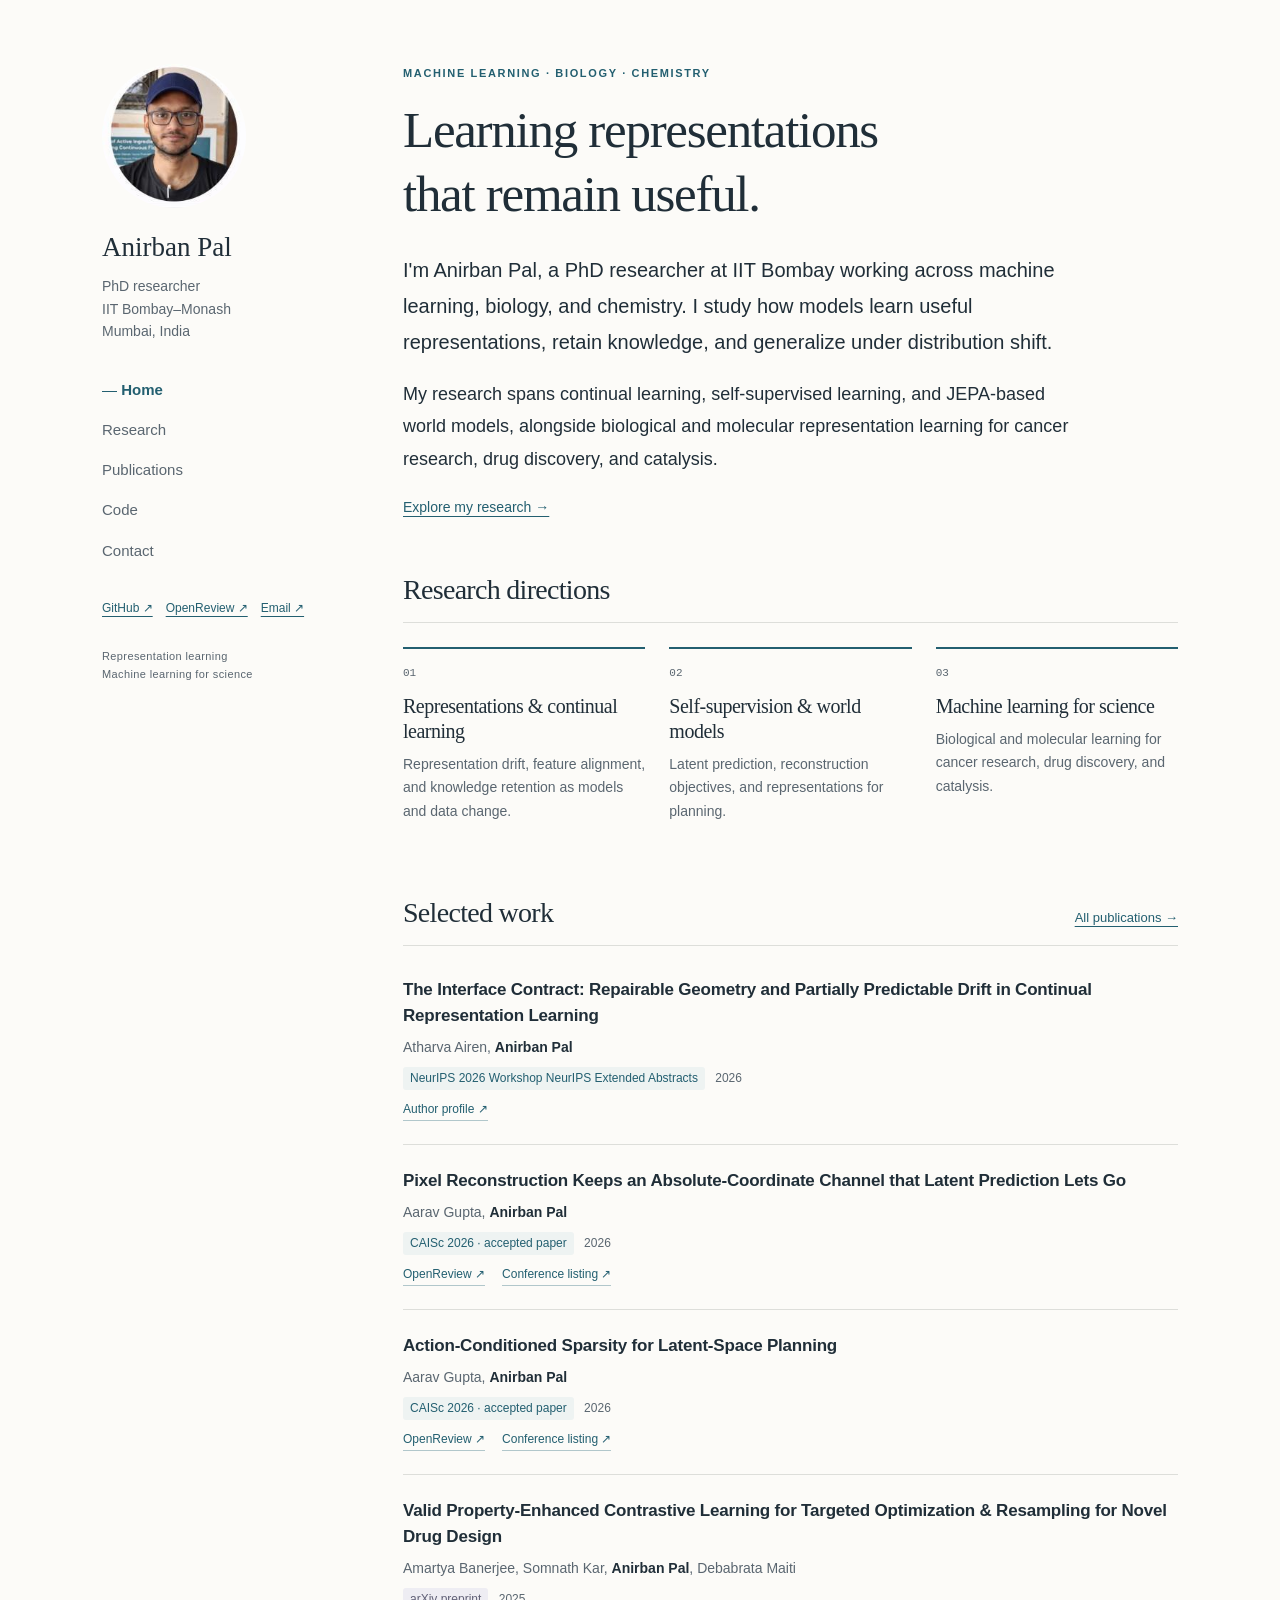
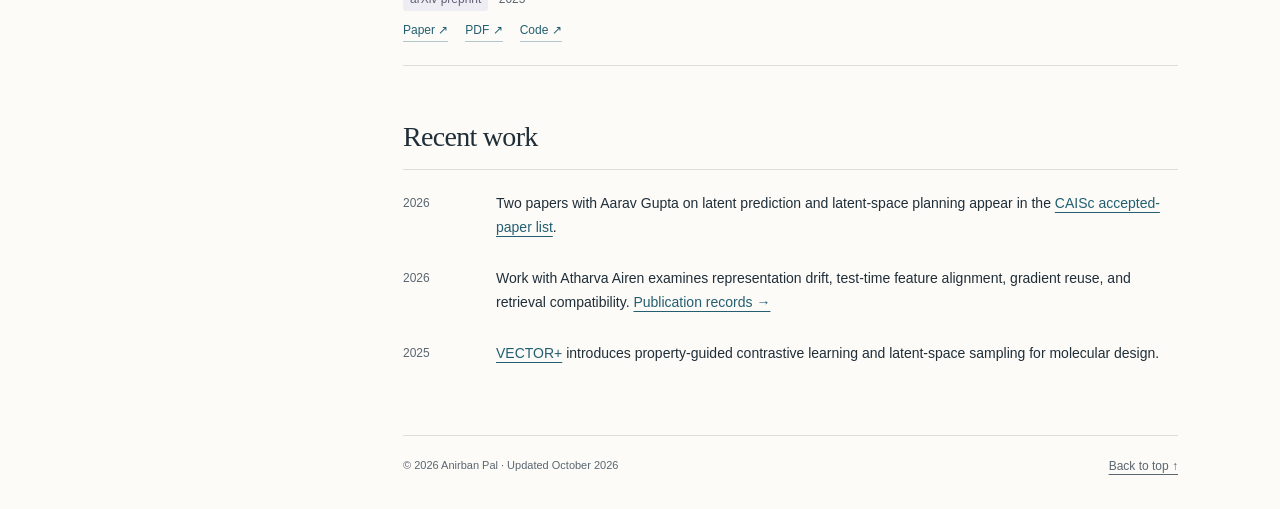
==== index.html @ ff338a14 "Create academic website with research, publications, and public code" ====
<!doctype html>
<html lang="en"><head><meta charset="utf-8"><meta name="viewport" content="width=device-width, initial-scale=1">
<title>Home · Anirban Pal</title><meta name="description" content="Anirban Pal, PhD researcher at IIT Bombay–Monash. Representation and continual learning, self-supervised world models, and machine learning for biology, drug discovery, and catalysis.">
<link rel="canonical" href="https://alphago1234.github.io/"><link rel="icon" href="assets/favicon.svg" type="image/svg+xml">
<meta property="og:type" content="website"><meta property="og:title" content="Home · Anirban Pal">
<meta property="og:description" content="Anirban Pal, PhD researcher at IIT Bombay–Monash. Representation and continual learning, self-supervised world models, and machine learning for biology, drug discovery, and catalysis."><meta property="og:url" content="https://alphago1234.github.io/">
<meta property="og:image" content="https://alphago1234.github.io/assets/portrait.png"><meta name="theme-color" content="#fcfbf8">
<link rel="stylesheet" href="assets/style.css"><script src="assets/site.js" defer></script>
<script type="application/ld+json">{"@context": "https://schema.org", "@type": "Person", "name": "Anirban Pal", "url": "https://alphago1234.github.io", "jobTitle": "PhD researcher", "image": "https://alphago1234.github.io/assets/portrait.png", "sameAs": ["https://github.com/alphago1234", "https://openreview.net/profile?id=~Anirban_Pal2", "https://www.linkedin.com/in/anirban-pal-26049a2a6/"], "knowsAbout": ["Representation learning", "Continual learning", "Self-supervised learning", "Machine learning for biology", "Molecular design", "Catalysis"]}</script></head>
<body id="top"><a class="skip" href="#main">Skip to content</a><div class="layout">
<aside class="sidebar" aria-label="Profile and site navigation">
  <img class="portrait" src="assets/portrait.png" alt="Anirban Pal" width="144" height="144">
  <a class="identity" href="index.html">Anirban Pal</a>
  <p class="affiliation">PhD researcher<br>IIT Bombay–Monash<br>Mumbai, India</p>
  <nav class="nav" aria-label="Main navigation"><a href="index.html" aria-current="page">Home</a><a href="research.html">Research</a><a href="publications.html">Publications</a><a href="code.html">Code</a><a href="contact.html">Contact</a></nav>
  <div class="socials"><a href="https://github.com/alphago1234">GitHub ↗</a><a href="https://openreview.net/profile?id=~Anirban_Pal2">OpenReview ↗</a><a href="mailto:anirban.nayan@gmail.com">Email ↗</a></div>
  <p class="sidebar-note">Representation learning<br>Machine learning for science</p>
</aside>
<main id="main"><p class="eyebrow">Machine learning · Biology · Chemistry</p>
<h1>Learning representations<br>that remain useful.</h1>
<div class="intro"><p>I&#x27;m Anirban Pal, a PhD researcher at IIT Bombay working across machine learning, biology, and chemistry. I study how models learn useful representations, retain knowledge, and generalize under distribution shift.</p><p>My research spans continual learning, self-supervised learning, and JEPA-based world models, alongside biological and molecular representation learning for cancer research, drug discovery, and catalysis.</p></div>
<p class="home-cta"><a href="research.html">Explore my research →</a></p>
<section class="section" aria-labelledby="directions"><div class="section-head"><h2 id="directions">Research directions</h2></div>
<div class="themes">
<article class="theme"><span class="number">01</span><h3>Representations &amp; continual learning</h3><p>Representation drift, feature alignment, and knowledge retention as models and data change.</p></article>
<article class="theme"><span class="number">02</span><h3>Self-supervision &amp; world models</h3><p>Latent prediction, reconstruction objectives, and representations for planning.</p></article>
<article class="theme"><span class="number">03</span><h3>Machine learning for science</h3><p>Biological and molecular learning for cancer research, drug discovery, and catalysis.</p></article>
</div></section>
<section class="section" aria-labelledby="selected"><div class="section-head"><h2 id="selected">Selected work</h2><a href="publications.html">All publications →</a></div><article class="pub" id="repairable-geometry" data-publication data-category="accepted">
      <h3>The Interface Contract: Repairable Geometry and Partially Predictable Drift in Continual Representation Learning</h3><p class="authors">Atharva Airen, <strong>Anirban Pal</strong></p>
      <div class="pub-meta"><span class="status accepted">NeurIPS 2026 Workshop NeurIPS Extended Abstracts</span> 2026</div>
      <div class="pub-links"><a href="https://openreview.net/profile?id=~Anirban_Pal2">Author profile ↗</a></div></article><article class="pub" id="pixel-reconstruction" data-publication data-category="accepted">
      <h3><a href="https://openreview.net/forum?id=PMjBo6Ii83">Pixel Reconstruction Keeps an Absolute-Coordinate Channel that Latent Prediction Lets Go</a></h3><p class="authors">Aarav Gupta, <strong>Anirban Pal</strong></p>
      <div class="pub-meta"><span class="status accepted">CAISc 2026 · accepted paper</span> 2026</div>
      <div class="pub-links"><a href="https://openreview.net/forum?id=PMjBo6Ii83">OpenReview ↗</a> <a href="https://caisc2026.github.io/accepted_papers.html">Conference listing ↗</a></div></article><article class="pub" id="latent-planning" data-publication data-category="accepted">
      <h3><a href="https://openreview.net/forum?id=ieS8kpFAuG">Action-Conditioned Sparsity for Latent-Space Planning</a></h3><p class="authors">Aarav Gupta, <strong>Anirban Pal</strong></p>
      <div class="pub-meta"><span class="status accepted">CAISc 2026 · accepted paper</span> 2026</div>
      <div class="pub-links"><a href="https://openreview.net/forum?id=ieS8kpFAuG">OpenReview ↗</a> <a href="https://caisc2026.github.io/accepted_papers.html">Conference listing ↗</a></div></article><article class="pub" id="vector-plus" data-publication data-category="preprint">
      <h3><a href="https://arxiv.org/abs/2509.00684">Valid Property-Enhanced Contrastive Learning for Targeted Optimization &amp; Resampling for Novel Drug Design</a></h3><p class="authors">Amartya Banerjee, Somnath Kar, <strong>Anirban Pal</strong>, Debabrata Maiti</p>
      <div class="pub-meta"><span class="status preprint">arXiv preprint</span> 2025</div>
      <div class="pub-links"><a href="https://arxiv.org/abs/2509.00684">Paper ↗</a> <a href="https://arxiv.org/pdf/2509.00684">PDF ↗</a> <a href="https://github.com/amartya21/vector-drug-design">Code ↗</a></div></article></section><section class="section" aria-labelledby="news"><div class="section-head"><h2 id="news">Recent work</h2></div>
<ul class="news"><li><time>2026</time><span>Two papers with Aarav Gupta on latent prediction and latent-space planning appear in the <a href="https://caisc2026.github.io/accepted_papers.html">CAISc accepted-paper list</a>.</span></li>
<li><time>2026</time><span>Work with Atharva Airen examines representation drift, test-time feature alignment, gradient reuse, and retrieval compatibility. <a href="publications.html">Publication records →</a></span></li>
<li><time>2025</time><span><a href="https://arxiv.org/abs/2509.00684">VECTOR+</a> introduces property-guided contrastive learning and latent-space sampling for molecular design.</span></li></ul></section><footer class="footer"><span>© 2026 Anirban Pal · Updated October 2026</span>
<a class="back-top" href="#top">Back to top ↑</a></footer></main></div></body></html>
---- assets/style.css ----
:root{--paper:#fcfbf8;--ink:#202e38;--muted:#5a6670;--line:#dddeda;--accent:#235f70;--soft:#eef3f2;--serif:Georgia,'Times New Roman',serif;--sans:Inter,-apple-system,BlinkMacSystemFont,'Segoe UI',sans-serif}
*{box-sizing:border-box}html{scroll-behavior:smooth}body{margin:0;background:var(--paper);color:var(--ink);font-family:var(--sans);font-size:16px;line-height:1.75;-webkit-font-smoothing:antialiased}a{color:var(--accent);text-decoration-thickness:1px;text-underline-offset:4px}a:hover{color:#123d49}a:focus-visible,button:focus-visible,input:focus-visible{outline:3px solid var(--accent);outline-offset:5px}::selection{background:#d6e9e7}.skip{position:absolute;left:16px;top:-100px;padding:10px;background:white;z-index:10}.skip:focus{top:16px}.layout{max-width:1160px;margin:auto;display:grid;grid-template-columns:225px minmax(0,1fr);gap:76px;padding:64px 42px 32px}.sidebar{align-self:start;position:sticky;top:46px}.portrait{width:144px;height:144px;display:block;border-radius:50%;object-fit:cover;margin-bottom:23px;background:var(--soft)}.identity{font-family:var(--serif);font-size:27px;line-height:1.2;font-weight:normal;display:block;color:var(--ink);text-decoration:none}.affiliation{font-size:14px;color:var(--muted);line-height:1.6;margin:12px 0 29px}.nav{display:grid;gap:4px;margin-bottom:29px}.nav a{color:var(--muted);text-decoration:none;padding:5px 0;font-size:15px}.nav a[aria-current=page]{color:var(--accent);font-weight:650}.nav a[aria-current=page]::before{content:'— ';font-weight:400}.socials{display:flex;gap:13px;flex-wrap:wrap;font-size:12px}.sidebar-note{margin-top:28px;font-size:11px;color:var(--muted);letter-spacing:.035em;line-height:1.65}.eyebrow{font-size:11px;font-weight:650;text-transform:uppercase;letter-spacing:.15em;color:var(--accent);margin:0 0 16px}h1,h2,h3{font-family:var(--serif);font-weight:normal;line-height:1.25;letter-spacing:-.025em}h1{font-size:clamp(35px,4vw,51px);margin:0 0 25px}h2{font-size:28px;margin:0}h3{font-size:22px;margin:0 0 9px}p{margin:0 0 18px}.intro{font-size:18px;line-height:1.8;max-width:690px}.intro p:first-child{font-size:20px}.intro strong{font-weight:600}.section{margin-top:53px}.section-head{display:flex;align-items:baseline;justify-content:space-between;gap:20px;border-bottom:1px solid var(--line);padding-bottom:15px;margin-bottom:8px}.section-head>a{font-size:13px;white-space:nowrap}.themes{display:grid;grid-template-columns:1fr 1fr 1fr;gap:24px;margin-top:24px}.theme{border-top:2px solid var(--accent);padding-top:15px}.theme .number{font-size:11px;font-family:monospace;color:var(--muted);display:block;margin-bottom:10px}.theme h3{font-size:20px}.theme p{font-size:14px;color:var(--muted);line-height:1.7}.pub{padding:23px 0;border-bottom:1px solid var(--line)}.pub h3{font-family:var(--sans);font-size:17px;font-weight:600;letter-spacing:-.012em;line-height:1.5;margin:0 0 7px}.pub h3 a{color:var(--ink);text-decoration:none}.pub h3 a:hover{text-decoration:underline}.pub .authors{font-size:14px;color:var(--muted);margin:0 0 7px}.authors strong{font-weight:550;color:var(--ink)}.pub-meta{font-size:12px;color:var(--muted);margin-bottom:9px;line-height:1.6}.status{display:inline-block;color:var(--accent);font-weight:500;background:var(--soft);padding:2px 7px;border-radius:3px;margin-right:7px}.status.submission{color:#775b2e;background:#f4efe5}.status.preprint{color:#616177;background:#eeedf3}.pub-links{display:flex;gap:17px;flex-wrap:wrap;font-size:12px}.pub-links a{text-decoration:none;border-bottom:1px solid #b1c7cb}.news{list-style:none;padding:0;margin:5px 0}.news li{display:grid;grid-template-columns:74px 1fr;gap:19px;padding:13px 0;font-size:14px}.news time{color:var(--muted);font-size:12px;line-height:2}.note{font-size:13px;color:var(--muted)}.page-lead{font-size:18px;color:var(--muted);margin-bottom:30px}.research-block{padding:30px 0;border-bottom:1px solid var(--line)}.research-block .eyebrow{margin-bottom:10px}.research-block h2{margin-bottom:16px}.research-block p{font-size:16px}.related{font-size:13px;line-height:1.9;margin-top:18px}.related a{display:block;margin:5px 0}.question{padding-left:20px;border-left:2px solid var(--accent);font-size:17px;margin:23px 0;color:var(--accent)}.workflow{margin:24px 0}.workflow img{width:100%;display:block}.workflow figcaption{font-size:12px;color:var(--muted);padding-top:11px}.tools{display:none;gap:10px;flex-wrap:wrap;align-items:center;border-top:1px solid var(--line);border-bottom:1px solid var(--line);padding:17px 0;margin:28px 0 12px}.tools.ready{display:flex}.filters{display:flex;gap:8px;flex-wrap:wrap}.filters button{background:transparent;border:1px solid var(--line);padding:7px 12px;font:inherit;font-size:12px;cursor:pointer;border-radius:3px;color:var(--muted)}.filters button[aria-pressed=true]{background:var(--accent);color:white;border-color:var(--accent)}.search{width:100%;margin-top:5px;padding:10px 12px;font:inherit;font-size:14px;color:var(--ink);background:white;border:1px solid var(--line);border-radius:3px}.year{font-size:21px;margin:30px 0 0}.empty{padding:25px 0;color:var(--muted)}[hidden]{display:none!important}.project{margin-top:33px;padding:0 0 34px;border-bottom:1px solid var(--line)}.project h2{margin-bottom:12px}.project-links{display:flex;gap:20px;flex-wrap:wrap;font-size:14px}.project-label{font-size:11px;letter-spacing:.1em;text-transform:uppercase;color:var(--accent);margin-bottom:10px}.contact-list{margin-top:30px}.contact-row{display:grid;grid-template-columns:125px 1fr;gap:20px;padding:17px 0;border-bottom:1px solid var(--line)}.contact-row dt{font-size:13px;color:var(--muted)}.contact-row dd{margin:0;overflow-wrap:anywhere}.contact-row a{font-size:15px}.footer{margin-top:57px;border-top:1px solid var(--line);padding-top:20px;display:flex;justify-content:space-between;gap:15px;font-size:11px;color:var(--muted)}.footer a{color:var(--muted)}.home-cta{font-size:14px;margin-top:20px}.abstract-line{color:var(--muted);font-size:14px;margin-bottom:10px}.back-top{font-size:12px;white-space:nowrap}
@media(min-width:1450px){.layout{padding-top:80px}}@media(max-width:900px){.layout{gap:42px;grid-template-columns:185px minmax(0,1fr);padding:42px 28px}.themes{grid-template-columns:1fr;gap:12px}.theme{display:grid;grid-template-columns:24px 1fr;gap:10px}.theme .number{grid-row:1/3;margin-top:5px}.theme h3{margin-bottom:0}.theme p{grid-column:2;margin-bottom:8px}.portrait{width:124px;height:124px}}@media(max-width:650px){.layout{display:block;padding:27px 23px}.sidebar{position:static;display:grid;grid-template-columns:72px 1fr;column-gap:18px;border-bottom:1px solid var(--line);padding-bottom:21px;margin-bottom:30px}.portrait{width:72px;height:72px;margin:0;grid-row:1/3}.identity{font-size:24px;align-self:end}.affiliation{font-size:12px;margin:5px 0 0}.nav{grid-column:1/-1;display:flex;flex-wrap:wrap;gap:18px;margin:19px 0 0}.nav a{font-size:13px;padding:0}.nav a[aria-current=page]::before{content:''}.socials,.sidebar-note{display:none}.intro{font-size:16px}.intro p:first-child{font-size:18px}h1{font-size:36px}.section{margin-top:38px}.section-head{gap:12px}h2{font-size:26px}.section-head>a{font-size:12px}.pub{padding:20px 0}.contact-row{grid-template-columns:1fr;gap:2px}.footer{margin-top:38px}.page-lead{font-size:16px}.news li{grid-template-columns:56px 1fr;gap:13px}}
@media(prefers-reduced-motion:reduce){html{scroll-behavior:auto}}@media print{.sidebar,.tools,.back-top{display:none}.layout{display:block;padding:0;max-width:none}body{background:white;font-size:11pt}h1{font-size:27pt}.pub,.research-block,.project{break-inside:avoid}.footer{margin-top:20px}a{color:inherit}.section{margin-top:25px}}
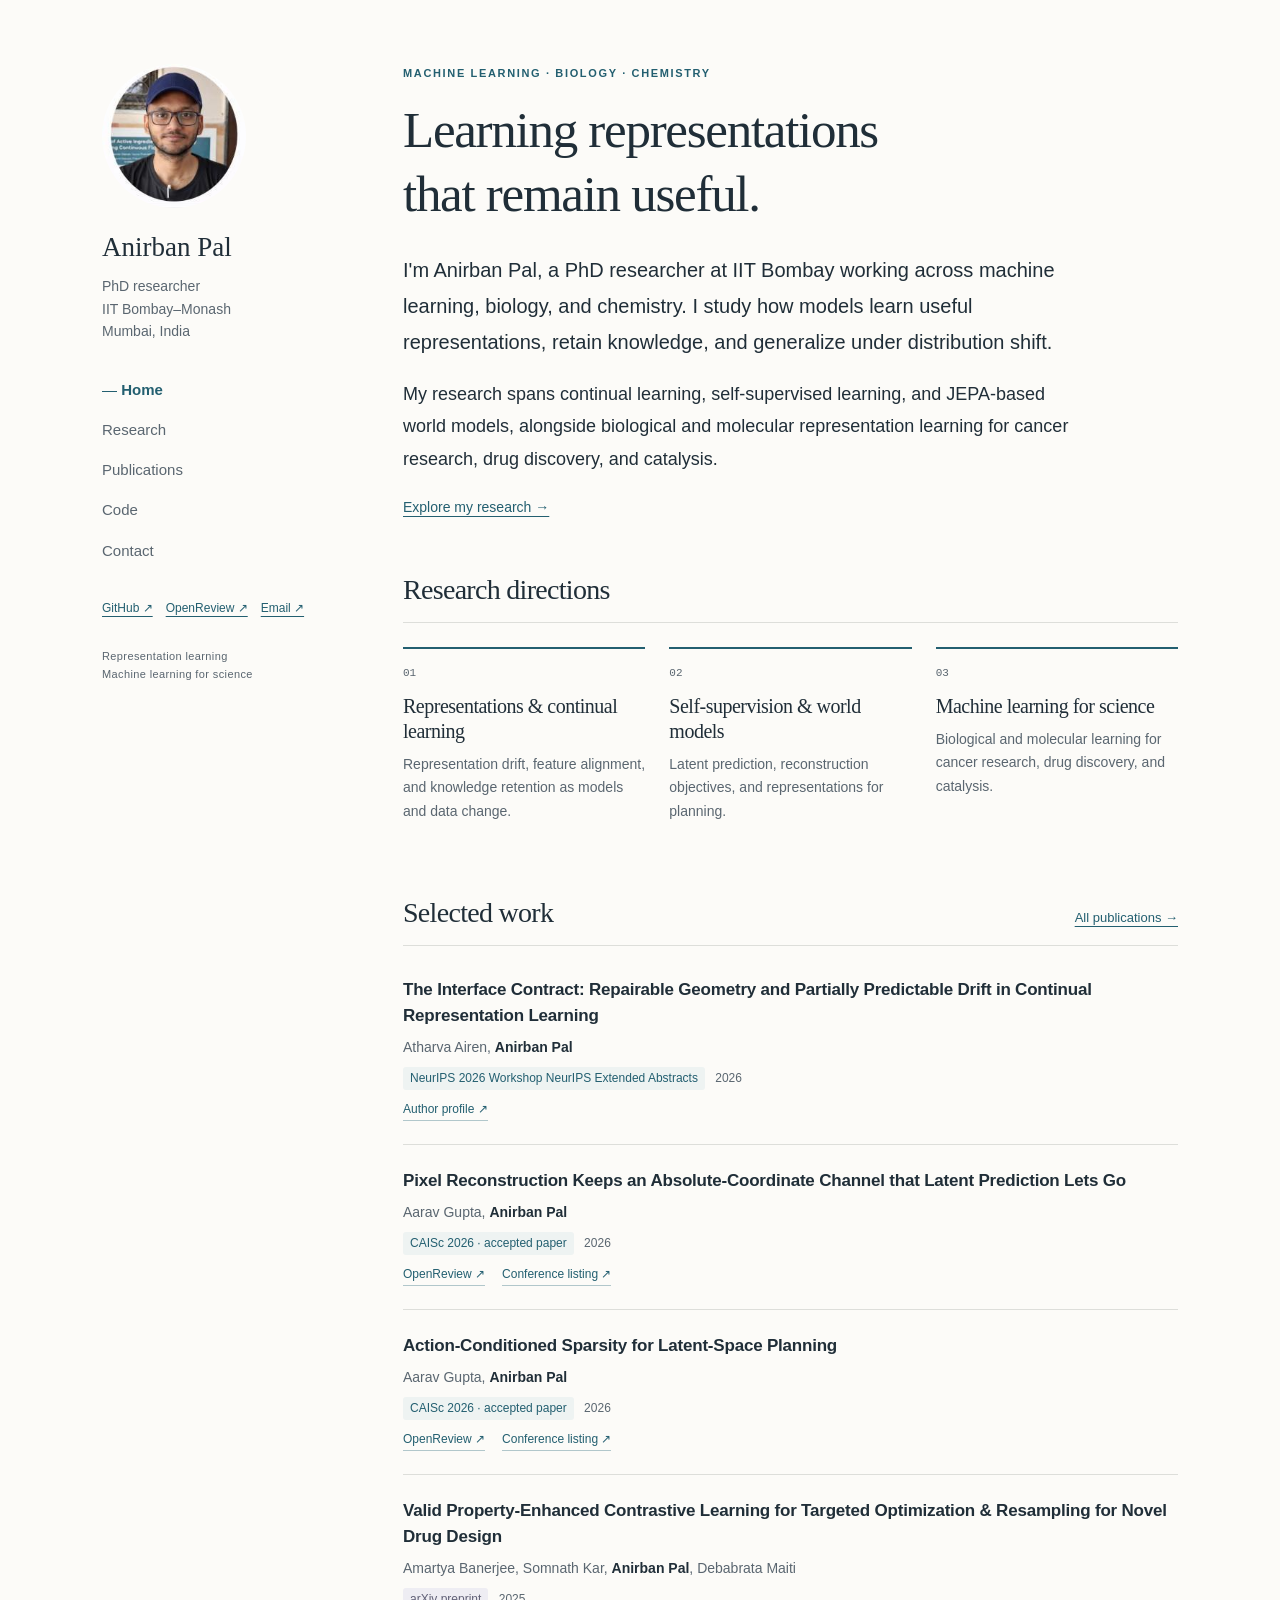
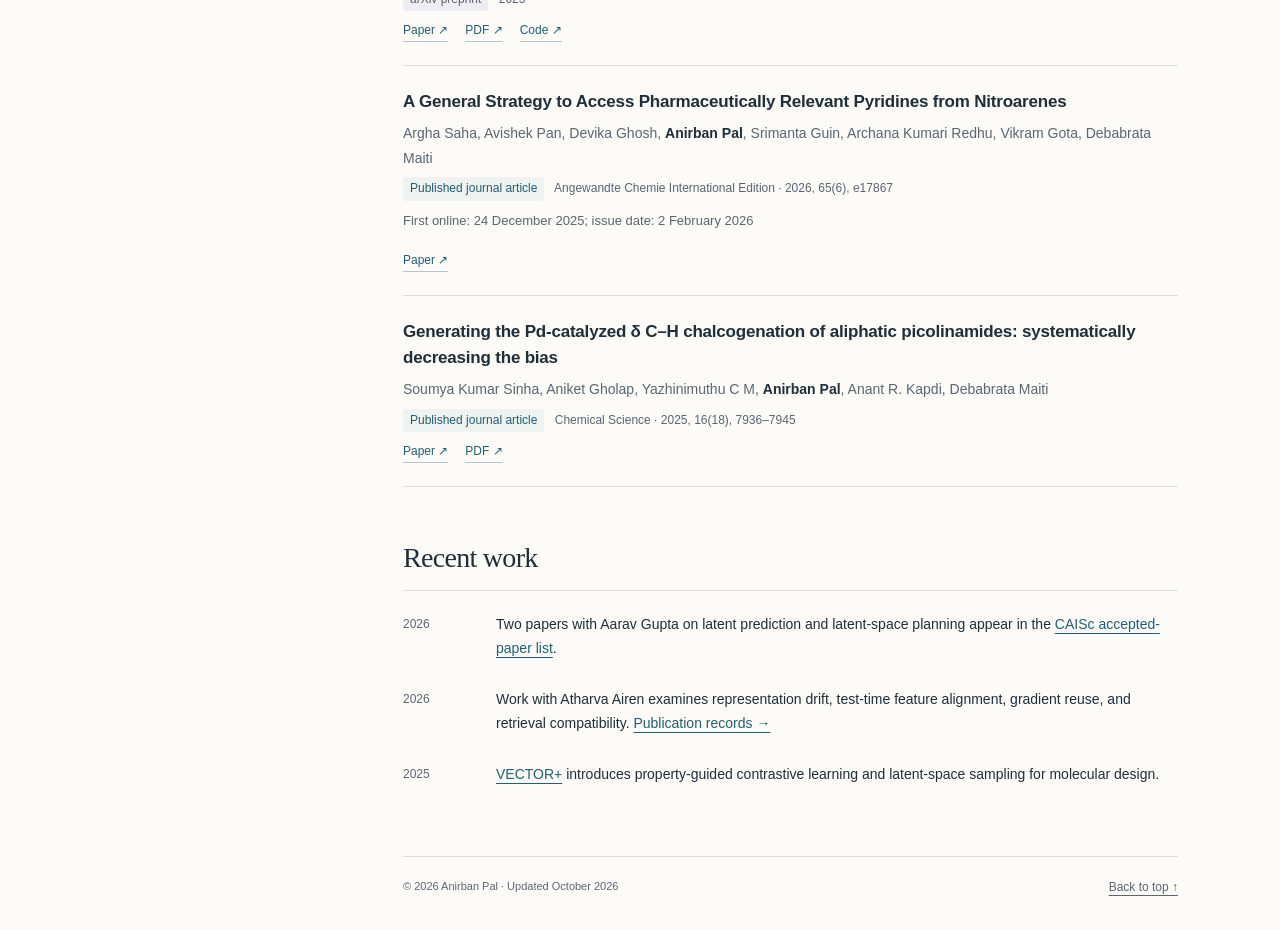
==== commit f92bfef4: "Add verified Angewandte and Chemical Science journal publications" ====
--- a/index.html
+++ b/index.html
@@ -6,7 +6,7 @@
 <meta property="og:description" content="Anirban Pal, PhD researcher at IIT Bombay–Monash. Representation and continual learning, self-supervised world models, and machine learning for biology, drug discovery, and catalysis."><meta property="og:url" content="https://alphago1234.github.io/">
 <meta property="og:image" content="https://alphago1234.github.io/assets/portrait.png"><meta name="theme-color" content="#fcfbf8">
 <link rel="stylesheet" href="assets/style.css"><script src="assets/site.js" defer></script>
-<script type="application/ld+json">{"@context": "https://schema.org", "@type": "Person", "name": "Anirban Pal", "url": "https://alphago1234.github.io", "jobTitle": "PhD researcher", "image": "https://alphago1234.github.io/assets/portrait.png", "sameAs": ["https://github.com/alphago1234", "https://openreview.net/profile?id=~Anirban_Pal2", "https://www.linkedin.com/in/anirban-pal-26049a2a6/"], "knowsAbout": ["Representation learning", "Continual learning", "Self-supervised learning", "Machine learning for biology", "Molecular design", "Catalysis"]}</script></head>
+<script type="application/ld+json">{"@context": "https://schema.org", "@type": "Person", "name": "Anirban Pal", "url": "https://alphago1234.github.io", "jobTitle": "PhD researcher", "image": "https://alphago1234.github.io/assets/portrait.png", "sameAs": ["https://github.com/alphago1234", "https://openreview.net/profile?id=~Anirban_Pal2", "https://www.linkedin.com/in/anirban-pal-26049a2a6/", "https://www.researchgate.net/profile/Anirban-Pal-18"], "knowsAbout": ["Representation learning", "Continual learning", "Self-supervised learning", "Machine learning for biology", "Molecular design", "Catalysis"]}</script></head>
 <body id="top"><a class="skip" href="#main">Skip to content</a><div class="layout">
 <aside class="sidebar" aria-label="Profile and site navigation">
   <img class="portrait" src="assets/portrait.png" alt="Anirban Pal" width="144" height="144">
@@ -38,7 +38,13 @@
       <div class="pub-links"><a href="https://openreview.net/forum?id=ieS8kpFAuG">OpenReview ↗</a> <a href="https://caisc2026.github.io/accepted_papers.html">Conference listing ↗</a></div></article><article class="pub" id="vector-plus" data-publication data-category="preprint">
       <h3><a href="https://arxiv.org/abs/2509.00684">Valid Property-Enhanced Contrastive Learning for Targeted Optimization &amp; Resampling for Novel Drug Design</a></h3><p class="authors">Amartya Banerjee, Somnath Kar, <strong>Anirban Pal</strong>, Debabrata Maiti</p>
       <div class="pub-meta"><span class="status preprint">arXiv preprint</span> 2025</div>
-      <div class="pub-links"><a href="https://arxiv.org/abs/2509.00684">Paper ↗</a> <a href="https://arxiv.org/pdf/2509.00684">PDF ↗</a> <a href="https://github.com/amartya21/vector-drug-design">Code ↗</a></div></article></section><section class="section" aria-labelledby="news"><div class="section-head"><h2 id="news">Recent work</h2></div>
+      <div class="pub-links"><a href="https://arxiv.org/abs/2509.00684">Paper ↗</a> <a href="https://arxiv.org/pdf/2509.00684">PDF ↗</a> <a href="https://github.com/amartya21/vector-drug-design">Code ↗</a></div></article><article class="pub" id="pyridines-from-nitroarenes" data-publication data-category="journal">
+      <h3><a href="https://doi.org/10.1002/anie.202517867">A General Strategy to Access Pharmaceutically Relevant Pyridines from Nitroarenes</a></h3><p class="authors">Argha Saha, Avishek Pan, Devika Ghosh, <strong>Anirban Pal</strong>, Srimanta Guin, Archana Kumari Redhu, Vikram Gota, Debabrata Maiti</p>
+      <div class="pub-meta"><span class="status journal">Published journal article</span> Angewandte Chemie International Edition · 2026, 65(6), e17867</div>
+      <p class="note">First online: 24 December 2025; issue date: 2 February 2026</p><div class="pub-links"><a href="https://doi.org/10.1002/anie.202517867">Paper ↗</a></div></article><article class="pub" id="picolinamide-chalcogenation" data-publication data-category="journal">
+      <h3><a href="https://doi.org/10.1039/d4sc07897g">Generating the Pd-catalyzed δ C–H chalcogenation of aliphatic picolinamides: systematically decreasing the bias</a></h3><p class="authors">Soumya Kumar Sinha, Aniket Gholap, Yazhinimuthu C M, <strong>Anirban Pal</strong>, Anant R. Kapdi, Debabrata Maiti</p>
+      <div class="pub-meta"><span class="status journal">Published journal article</span> Chemical Science · 2025, 16(18), 7936–7945</div>
+      <div class="pub-links"><a href="https://doi.org/10.1039/d4sc07897g">Paper ↗</a> <a href="https://pubs.rsc.org/en/content/articlepdf/2025/sc/d4sc07897g">PDF ↗</a></div></article></section><section class="section" aria-labelledby="news"><div class="section-head"><h2 id="news">Recent work</h2></div>
 <ul class="news"><li><time>2026</time><span>Two papers with Aarav Gupta on latent prediction and latent-space planning appear in the <a href="https://caisc2026.github.io/accepted_papers.html">CAISc accepted-paper list</a>.</span></li>
 <li><time>2026</time><span>Work with Atharva Airen examines representation drift, test-time feature alignment, gradient reuse, and retrieval compatibility. <a href="publications.html">Publication records →</a></span></li>
 <li><time>2025</time><span><a href="https://arxiv.org/abs/2509.00684">VECTOR+</a> introduces property-guided contrastive learning and latent-space sampling for molecular design.</span></li></ul></section><footer class="footer"><span>© 2026 Anirban Pal · Updated October 2026</span>
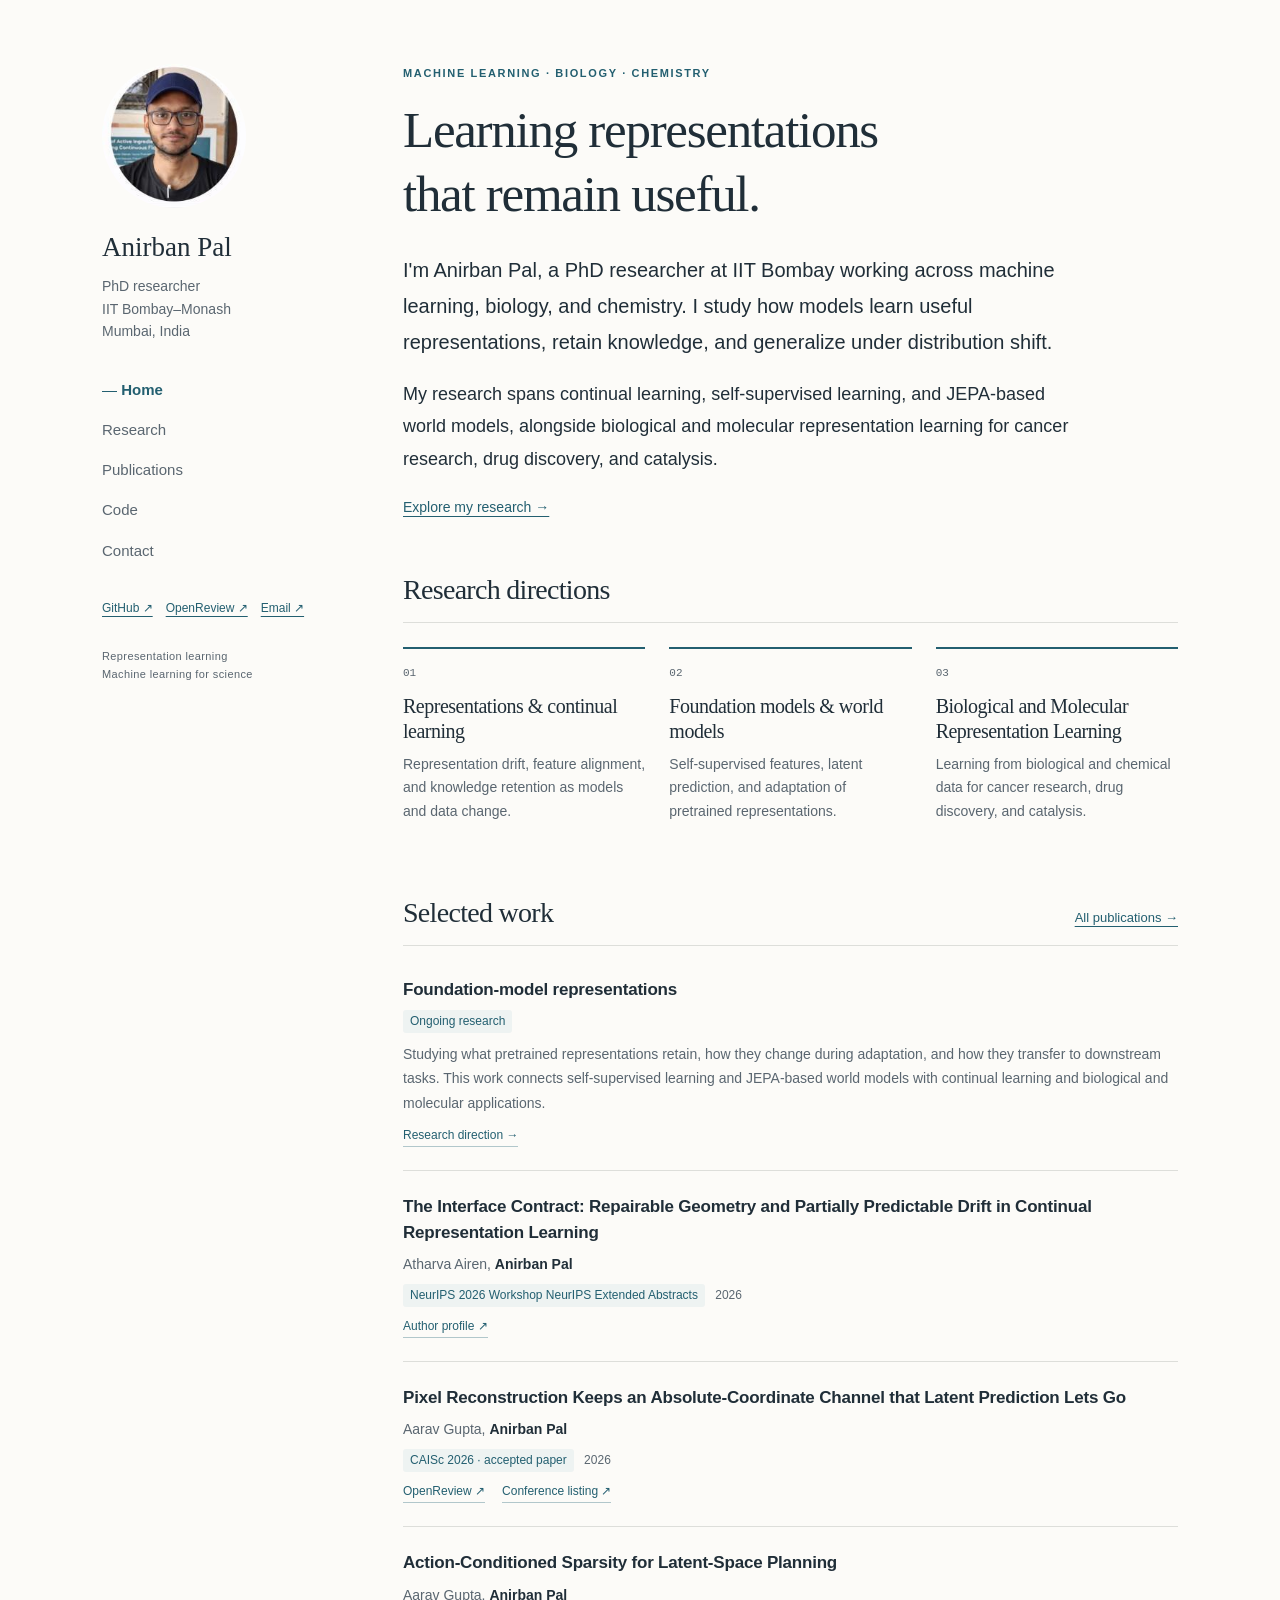
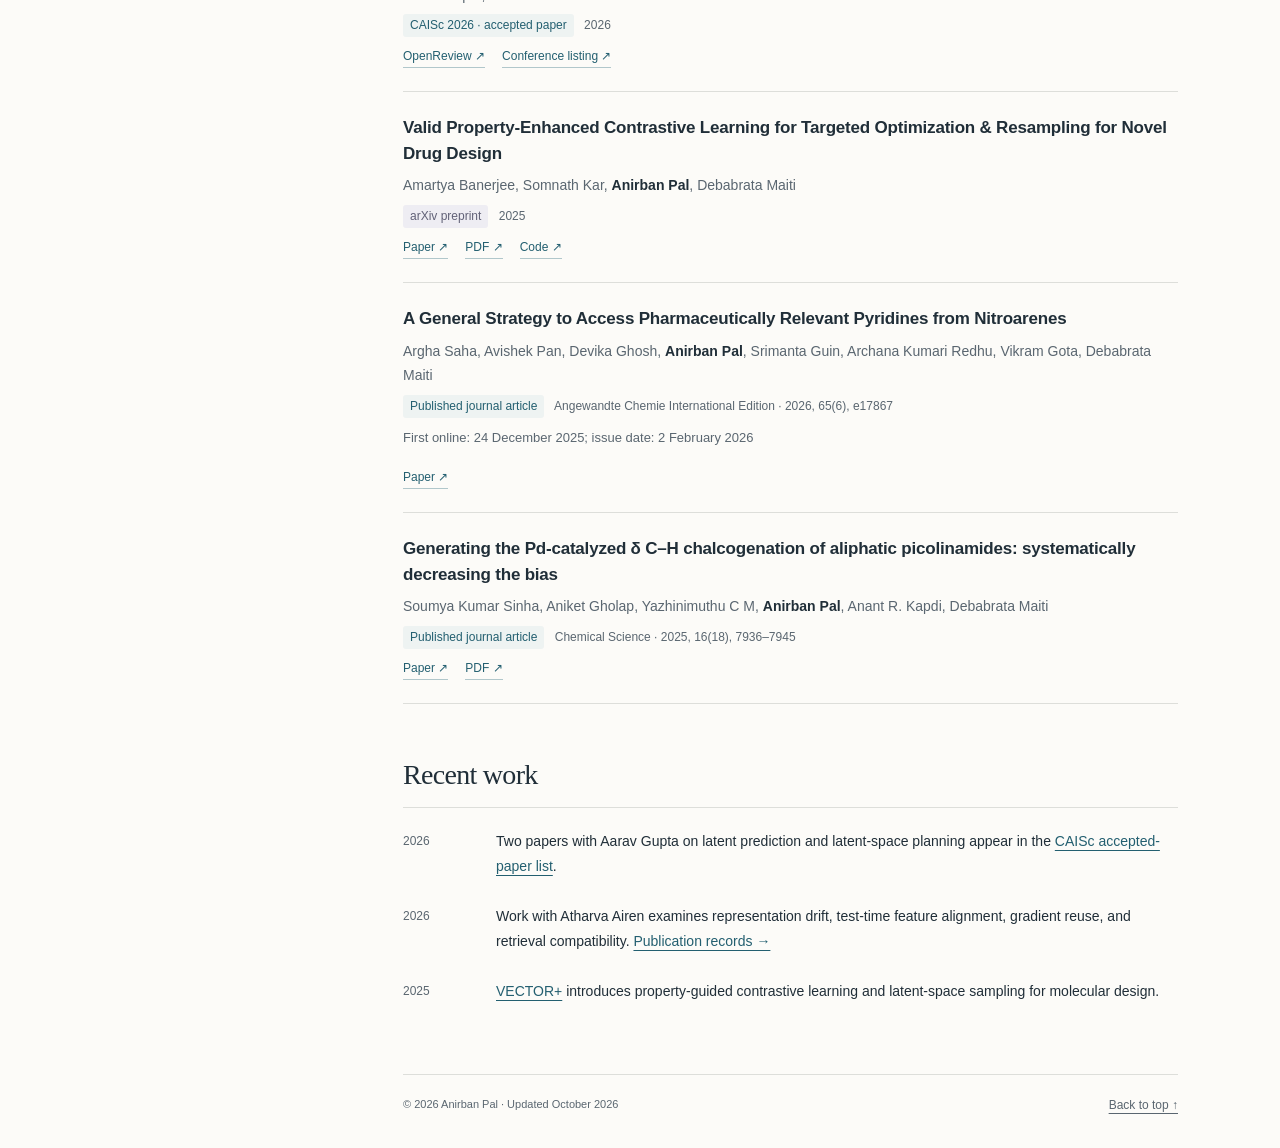
==== commit a9b5290d: "Refine biological and molecular research focus and foundation-model direction" ====
--- a/index.html
+++ b/index.html
@@ -1,12 +1,12 @@
 <!doctype html>
 <html lang="en"><head><meta charset="utf-8"><meta name="viewport" content="width=device-width, initial-scale=1">
-<title>Home · Anirban Pal</title><meta name="description" content="Anirban Pal, PhD researcher at IIT Bombay–Monash. Representation and continual learning, self-supervised world models, and machine learning for biology, drug discovery, and catalysis.">
+<title>Home · Anirban Pal</title><meta name="description" content="Anirban Pal, PhD researcher at IIT Bombay–Monash. Representation and continual learning, foundation models, world models, and biological and molecular representation learning.">
 <link rel="canonical" href="https://alphago1234.github.io/"><link rel="icon" href="assets/favicon.svg" type="image/svg+xml">
 <meta property="og:type" content="website"><meta property="og:title" content="Home · Anirban Pal">
-<meta property="og:description" content="Anirban Pal, PhD researcher at IIT Bombay–Monash. Representation and continual learning, self-supervised world models, and machine learning for biology, drug discovery, and catalysis."><meta property="og:url" content="https://alphago1234.github.io/">
+<meta property="og:description" content="Anirban Pal, PhD researcher at IIT Bombay–Monash. Representation and continual learning, foundation models, world models, and biological and molecular representation learning."><meta property="og:url" content="https://alphago1234.github.io/">
 <meta property="og:image" content="https://alphago1234.github.io/assets/portrait.png"><meta name="theme-color" content="#fcfbf8">
 <link rel="stylesheet" href="assets/style.css"><script src="assets/site.js" defer></script>
-<script type="application/ld+json">{"@context": "https://schema.org", "@type": "Person", "name": "Anirban Pal", "url": "https://alphago1234.github.io", "jobTitle": "PhD researcher", "image": "https://alphago1234.github.io/assets/portrait.png", "sameAs": ["https://github.com/alphago1234", "https://openreview.net/profile?id=~Anirban_Pal2", "https://www.linkedin.com/in/anirban-pal-26049a2a6/", "https://www.researchgate.net/profile/Anirban-Pal-18"], "knowsAbout": ["Representation learning", "Continual learning", "Self-supervised learning", "Machine learning for biology", "Molecular design", "Catalysis"]}</script></head>
+<script type="application/ld+json">{"@context": "https://schema.org", "@type": "Person", "name": "Anirban Pal", "url": "https://alphago1234.github.io", "jobTitle": "PhD researcher", "image": "https://alphago1234.github.io/assets/portrait.png", "sameAs": ["https://github.com/alphago1234", "https://openreview.net/profile?id=~Anirban_Pal2", "https://www.linkedin.com/in/anirban-pal-26049a2a6/", "https://www.researchgate.net/profile/Anirban-Pal-18"], "knowsAbout": ["Representation learning", "Continual learning", "Self-supervised learning", "Foundation models", "Machine learning for biology", "Molecular design", "Catalysis"]}</script></head>
 <body id="top"><a class="skip" href="#main">Skip to content</a><div class="layout">
 <aside class="sidebar" aria-label="Profile and site navigation">
   <img class="portrait" src="assets/portrait.png" alt="Anirban Pal" width="144" height="144">
@@ -23,10 +23,13 @@
 <section class="section" aria-labelledby="directions"><div class="section-head"><h2 id="directions">Research directions</h2></div>
 <div class="themes">
 <article class="theme"><span class="number">01</span><h3>Representations &amp; continual learning</h3><p>Representation drift, feature alignment, and knowledge retention as models and data change.</p></article>
-<article class="theme"><span class="number">02</span><h3>Self-supervision &amp; world models</h3><p>Latent prediction, reconstruction objectives, and representations for planning.</p></article>
-<article class="theme"><span class="number">03</span><h3>Machine learning for science</h3><p>Biological and molecular learning for cancer research, drug discovery, and catalysis.</p></article>
+<article class="theme"><span class="number">02</span><h3>Foundation models &amp; world models</h3><p>Self-supervised features, latent prediction, and adaptation of pretrained representations.</p></article>
+<article class="theme"><span class="number">03</span><h3>Biological and Molecular Representation Learning</h3><p>Learning from biological and chemical data for cancer research, drug discovery, and catalysis.</p></article>
 </div></section>
-<section class="section" aria-labelledby="selected"><div class="section-head"><h2 id="selected">Selected work</h2><a href="publications.html">All publications →</a></div><article class="pub" id="repairable-geometry" data-publication data-category="accepted">
+<section class="section" aria-labelledby="selected"><div class="section-head"><h2 id="selected">Selected work</h2><a href="publications.html">All publications →</a></div><article class="pub" id="foundation-model-work"><h3>Foundation-model representations</h3>
+<div class="pub-meta"><span class="status">Ongoing research</span></div>
+<p class="abstract-line">Studying what pretrained representations retain, how they change during adaptation, and how they transfer to downstream tasks. This work connects self-supervised learning and JEPA-based world models with continual learning and biological and molecular applications.</p>
+<div class="pub-links"><a href="research.html#foundation-models">Research direction →</a></div></article><article class="pub" id="repairable-geometry" data-publication data-category="accepted">
       <h3>The Interface Contract: Repairable Geometry and Partially Predictable Drift in Continual Representation Learning</h3><p class="authors">Atharva Airen, <strong>Anirban Pal</strong></p>
       <div class="pub-meta"><span class="status accepted">NeurIPS 2026 Workshop NeurIPS Extended Abstracts</span> 2026</div>
       <div class="pub-links"><a href="https://openreview.net/profile?id=~Anirban_Pal2">Author profile ↗</a></div></article><article class="pub" id="pixel-reconstruction" data-publication data-category="accepted">
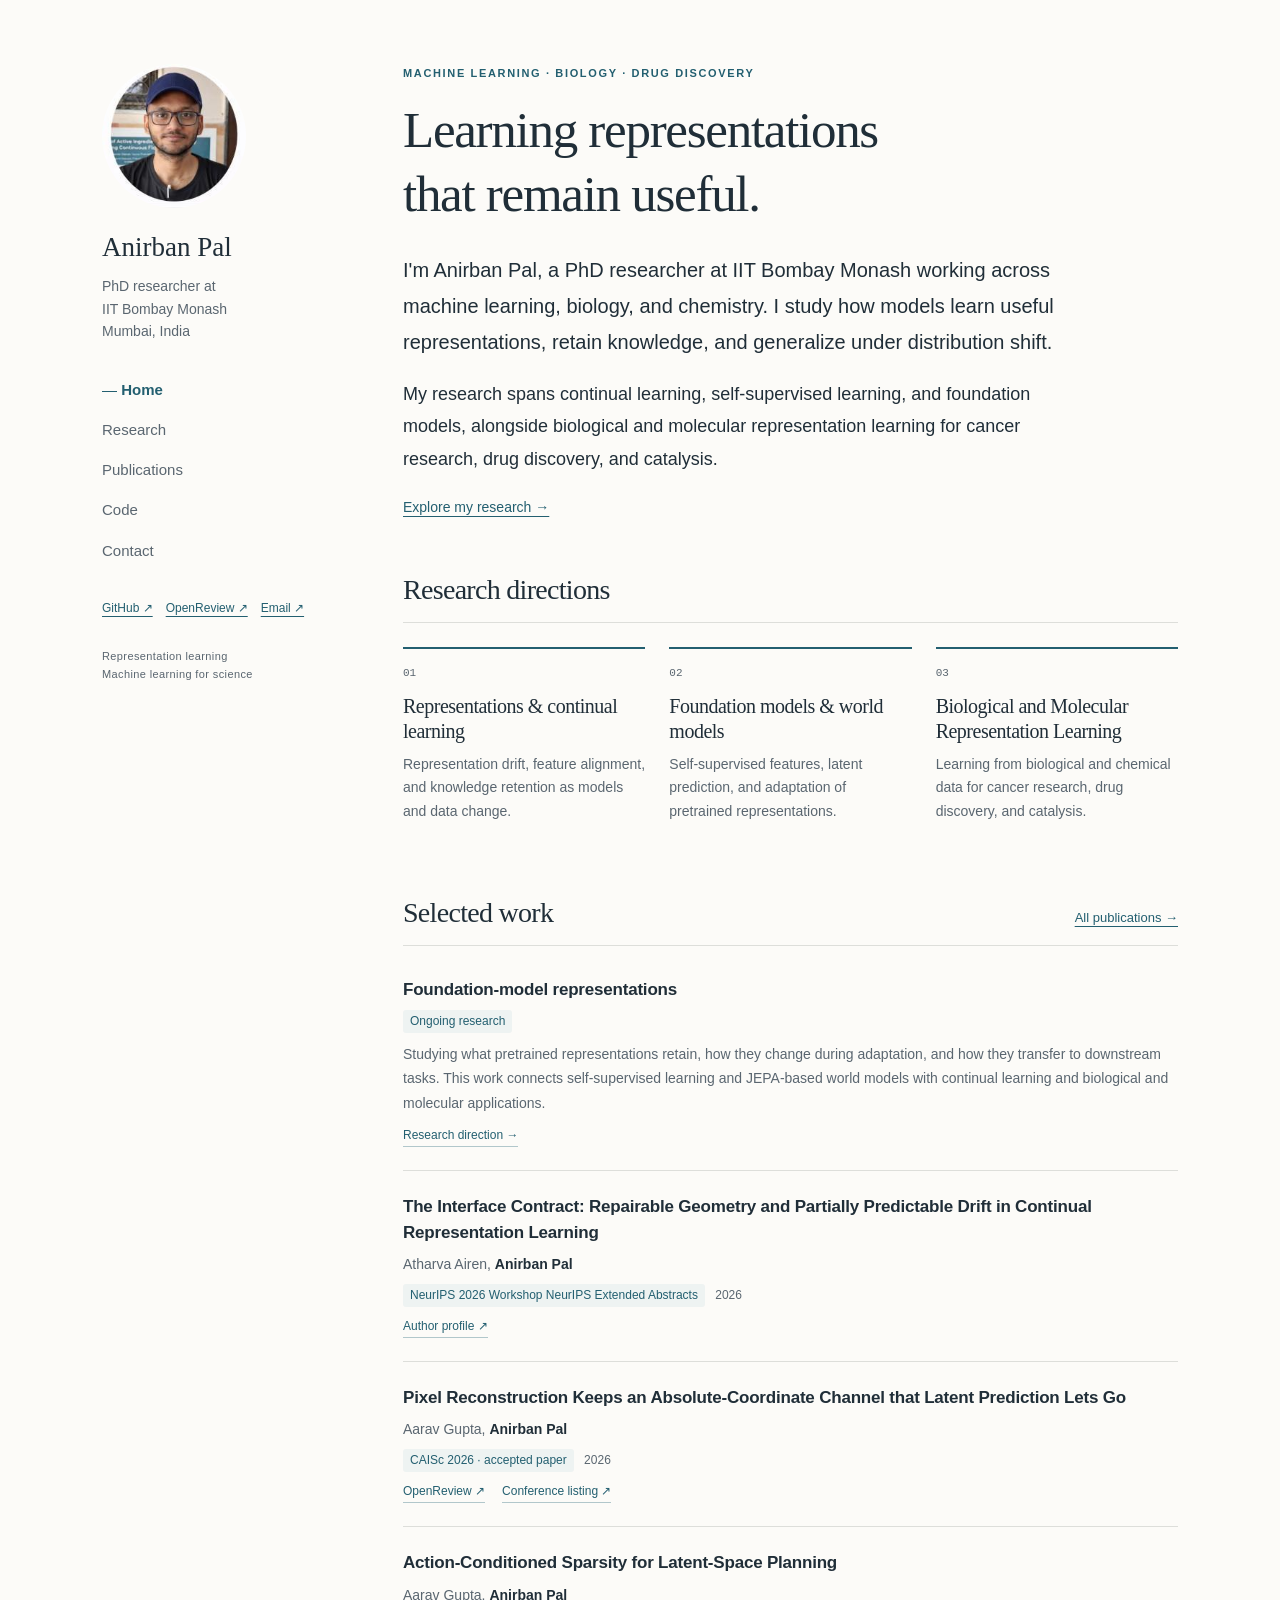
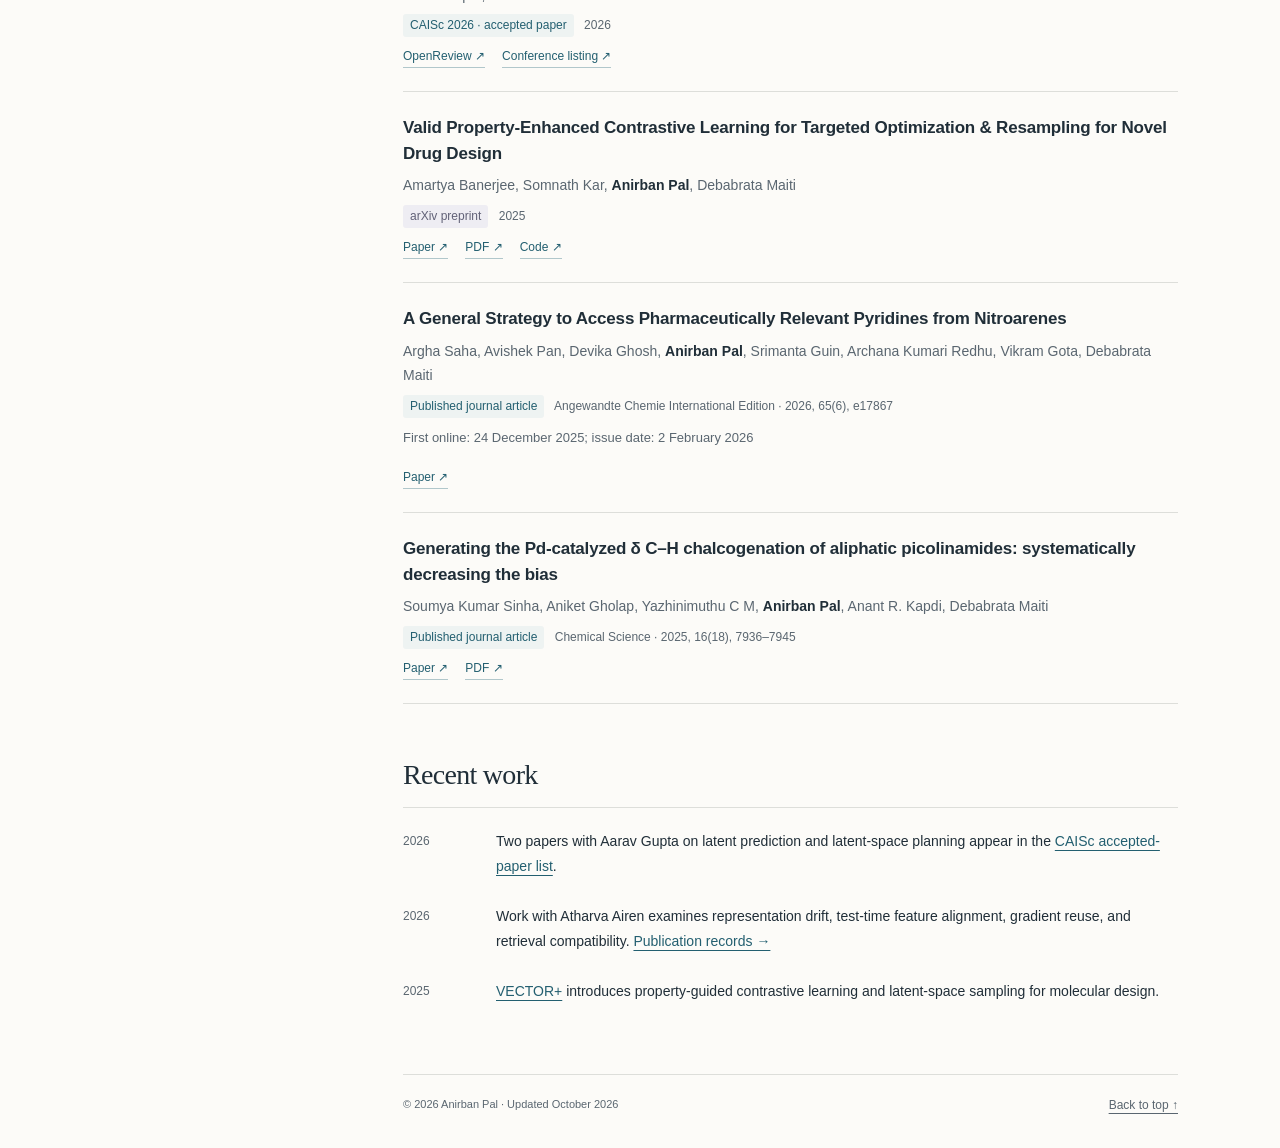
==== commit f906c6b8: "Update homepage focus, affiliation, and foundation-model bio" ====
--- a/index.html
+++ b/index.html
@@ -1,9 +1,9 @@
 <!doctype html>
 <html lang="en"><head><meta charset="utf-8"><meta name="viewport" content="width=device-width, initial-scale=1">
-<title>Home · Anirban Pal</title><meta name="description" content="Anirban Pal, PhD researcher at IIT Bombay–Monash. Representation and continual learning, foundation models, world models, and biological and molecular representation learning.">
+<title>Home · Anirban Pal</title><meta name="description" content="Anirban Pal, PhD researcher at IIT Bombay Monash. Machine learning, biology, and drug discovery; representation and continual learning, foundation models, and biological and molecular representation learning.">
 <link rel="canonical" href="https://alphago1234.github.io/"><link rel="icon" href="assets/favicon.svg" type="image/svg+xml">
 <meta property="og:type" content="website"><meta property="og:title" content="Home · Anirban Pal">
-<meta property="og:description" content="Anirban Pal, PhD researcher at IIT Bombay–Monash. Representation and continual learning, foundation models, world models, and biological and molecular representation learning."><meta property="og:url" content="https://alphago1234.github.io/">
+<meta property="og:description" content="Anirban Pal, PhD researcher at IIT Bombay Monash. Machine learning, biology, and drug discovery; representation and continual learning, foundation models, and biological and molecular representation learning."><meta property="og:url" content="https://alphago1234.github.io/">
 <meta property="og:image" content="https://alphago1234.github.io/assets/portrait.png"><meta name="theme-color" content="#fcfbf8">
 <link rel="stylesheet" href="assets/style.css"><script src="assets/site.js" defer></script>
 <script type="application/ld+json">{"@context": "https://schema.org", "@type": "Person", "name": "Anirban Pal", "url": "https://alphago1234.github.io", "jobTitle": "PhD researcher", "image": "https://alphago1234.github.io/assets/portrait.png", "sameAs": ["https://github.com/alphago1234", "https://openreview.net/profile?id=~Anirban_Pal2", "https://www.linkedin.com/in/anirban-pal-26049a2a6/", "https://www.researchgate.net/profile/Anirban-Pal-18"], "knowsAbout": ["Representation learning", "Continual learning", "Self-supervised learning", "Foundation models", "Machine learning for biology", "Molecular design", "Catalysis"]}</script></head>
@@ -11,14 +11,14 @@
 <aside class="sidebar" aria-label="Profile and site navigation">
   <img class="portrait" src="assets/portrait.png" alt="Anirban Pal" width="144" height="144">
   <a class="identity" href="index.html">Anirban Pal</a>
-  <p class="affiliation">PhD researcher<br>IIT Bombay–Monash<br>Mumbai, India</p>
+  <p class="affiliation">PhD researcher at<br>IIT Bombay Monash<br>Mumbai, India</p>
   <nav class="nav" aria-label="Main navigation"><a href="index.html" aria-current="page">Home</a><a href="research.html">Research</a><a href="publications.html">Publications</a><a href="code.html">Code</a><a href="contact.html">Contact</a></nav>
   <div class="socials"><a href="https://github.com/alphago1234">GitHub ↗</a><a href="https://openreview.net/profile?id=~Anirban_Pal2">OpenReview ↗</a><a href="mailto:anirban.nayan@gmail.com">Email ↗</a></div>
   <p class="sidebar-note">Representation learning<br>Machine learning for science</p>
 </aside>
-<main id="main"><p class="eyebrow">Machine learning · Biology · Chemistry</p>
+<main id="main"><p class="eyebrow">MACHINE LEARNING · BIOLOGY · DRUG DISCOVERY</p>
 <h1>Learning representations<br>that remain useful.</h1>
-<div class="intro"><p>I&#x27;m Anirban Pal, a PhD researcher at IIT Bombay working across machine learning, biology, and chemistry. I study how models learn useful representations, retain knowledge, and generalize under distribution shift.</p><p>My research spans continual learning, self-supervised learning, and JEPA-based world models, alongside biological and molecular representation learning for cancer research, drug discovery, and catalysis.</p></div>
+<div class="intro"><p>I&#x27;m Anirban Pal, a PhD researcher at IIT Bombay Monash working across machine learning, biology, and chemistry. I study how models learn useful representations, retain knowledge, and generalize under distribution shift.</p><p>My research spans continual learning, self-supervised learning, and foundation models, alongside biological and molecular representation learning for cancer research, drug discovery, and catalysis.</p></div>
 <p class="home-cta"><a href="research.html">Explore my research →</a></p>
 <section class="section" aria-labelledby="directions"><div class="section-head"><h2 id="directions">Research directions</h2></div>
 <div class="themes">
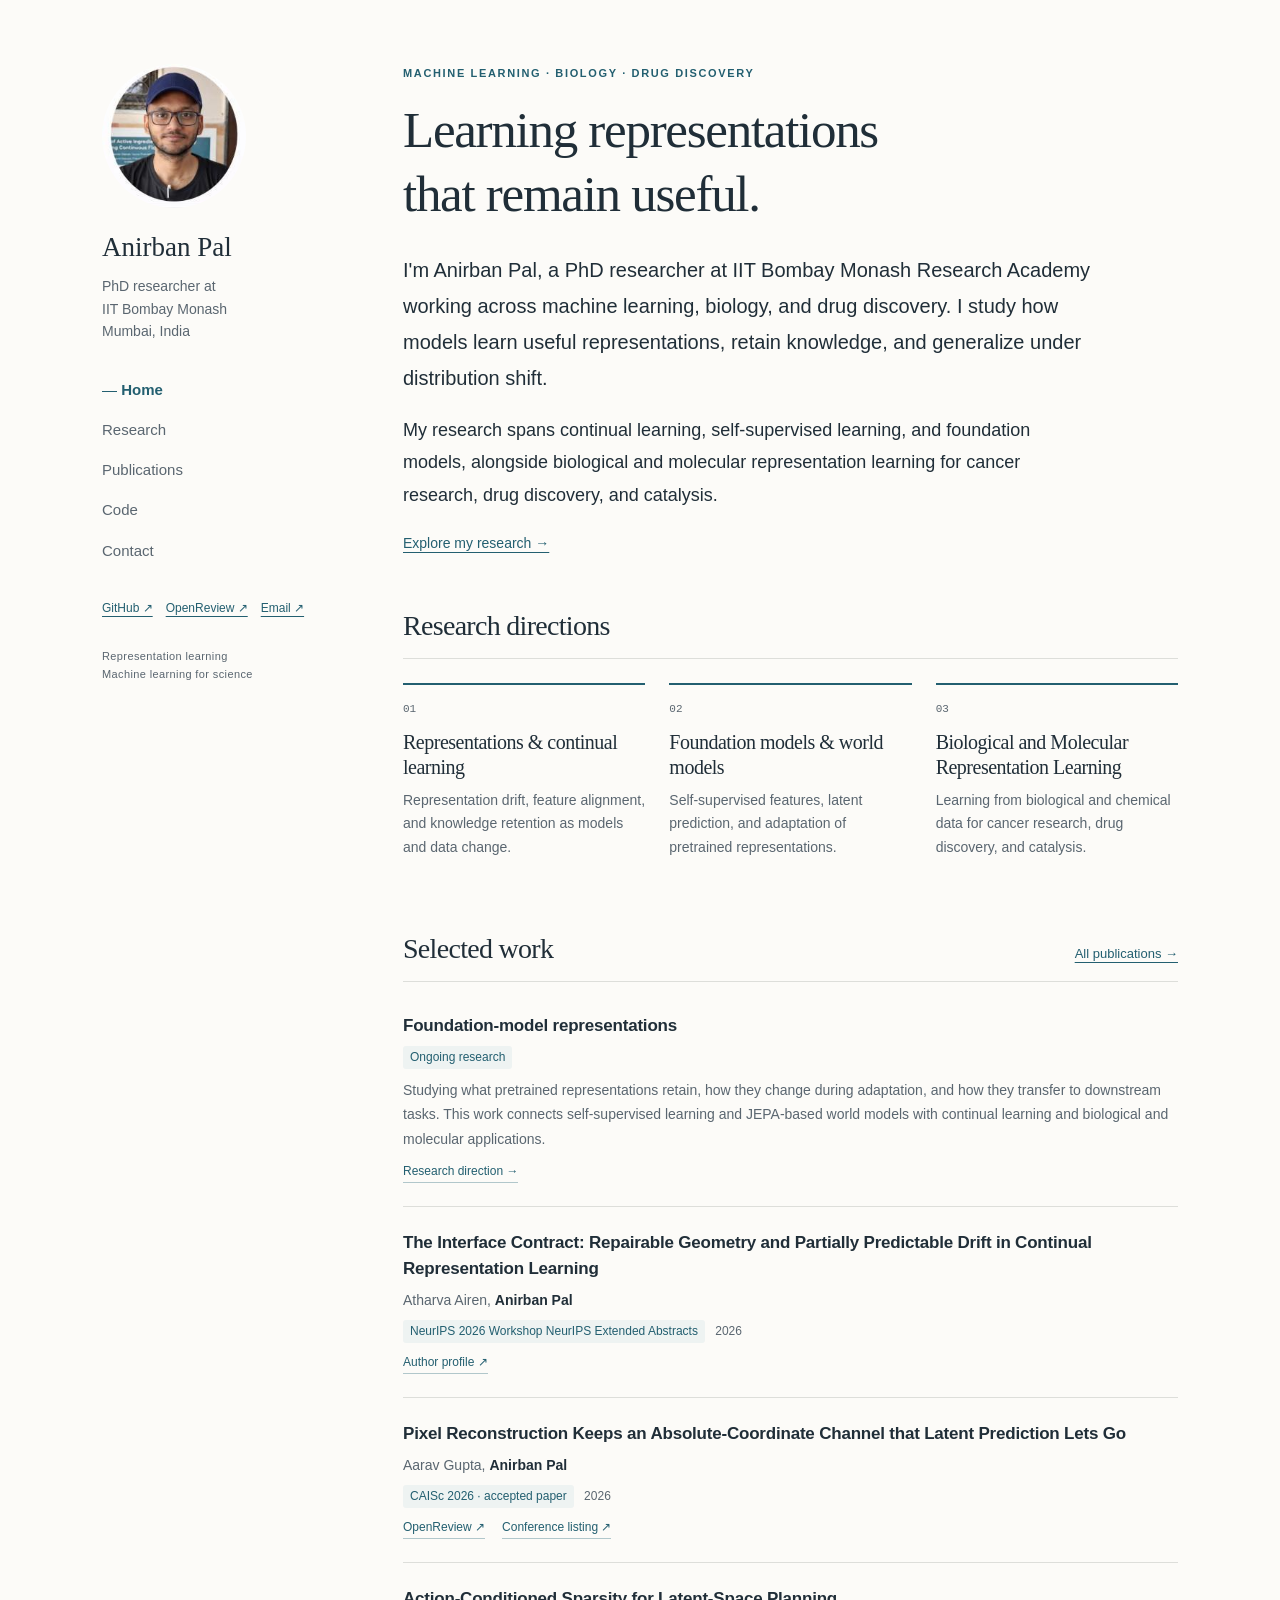
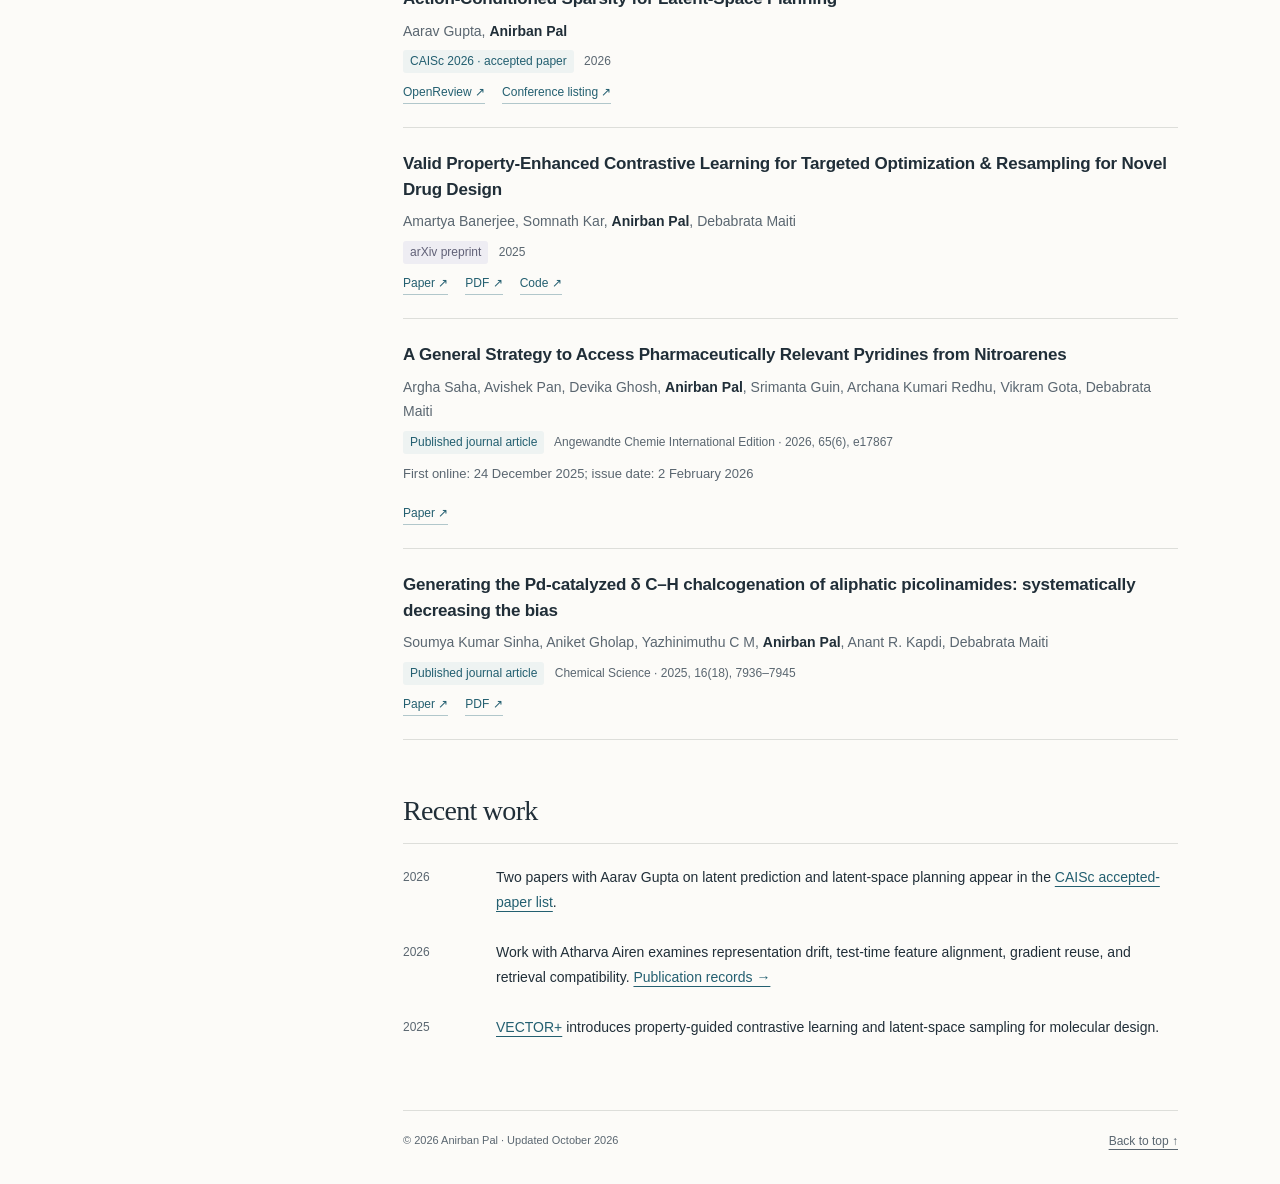
==== commit 7162e2c7: "Use requested Research Academy affiliation and drug-discovery introduction" ====
--- a/index.html
+++ b/index.html
@@ -18,7 +18,7 @@
 </aside>
 <main id="main"><p class="eyebrow">MACHINE LEARNING · BIOLOGY · DRUG DISCOVERY</p>
 <h1>Learning representations<br>that remain useful.</h1>
-<div class="intro"><p>I&#x27;m Anirban Pal, a PhD researcher at IIT Bombay Monash working across machine learning, biology, and chemistry. I study how models learn useful representations, retain knowledge, and generalize under distribution shift.</p><p>My research spans continual learning, self-supervised learning, and foundation models, alongside biological and molecular representation learning for cancer research, drug discovery, and catalysis.</p></div>
+<div class="intro"><p>I&#x27;m Anirban Pal, a PhD researcher at IIT Bombay Monash Research Academy working across machine learning, biology, and drug discovery. I study how models learn useful representations, retain knowledge, and generalize under distribution shift.</p><p>My research spans continual learning, self-supervised learning, and foundation models, alongside biological and molecular representation learning for cancer research, drug discovery, and catalysis.</p></div>
 <p class="home-cta"><a href="research.html">Explore my research →</a></p>
 <section class="section" aria-labelledby="directions"><div class="section-head"><h2 id="directions">Research directions</h2></div>
 <div class="themes">
